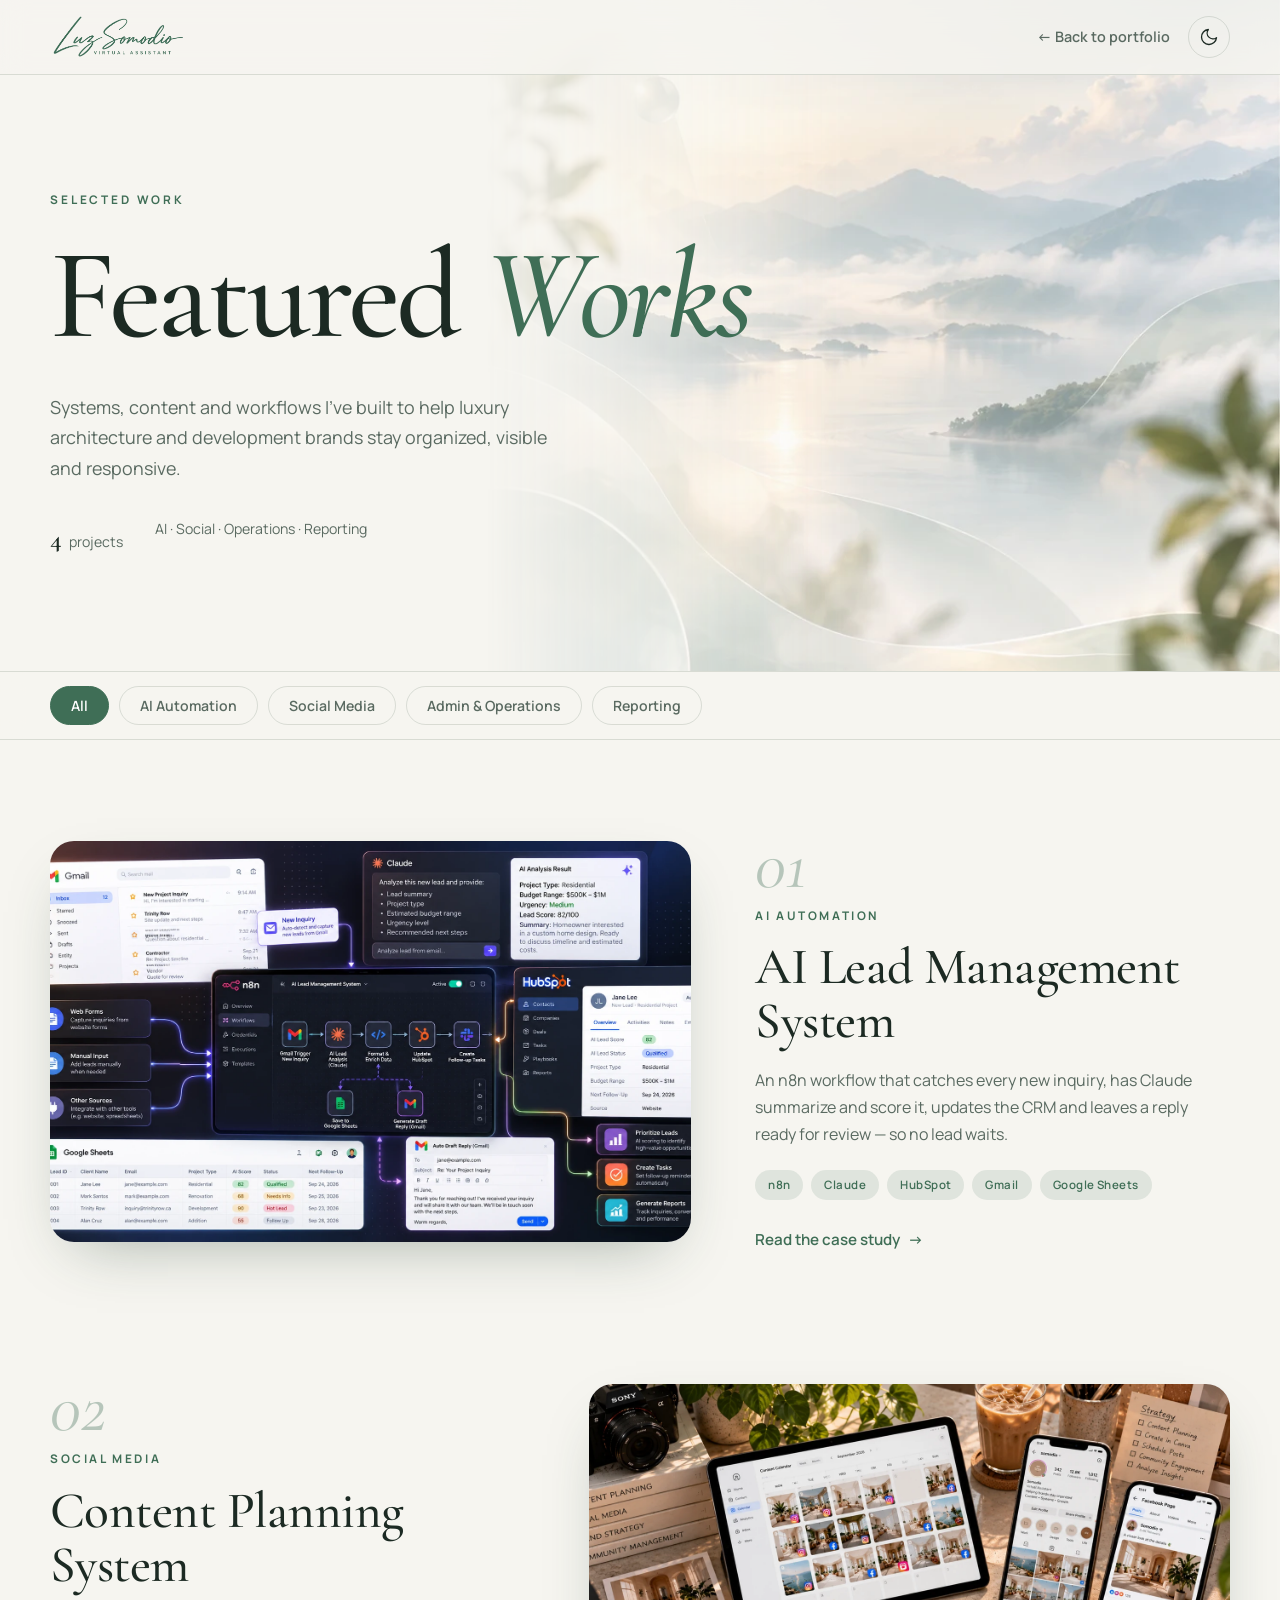
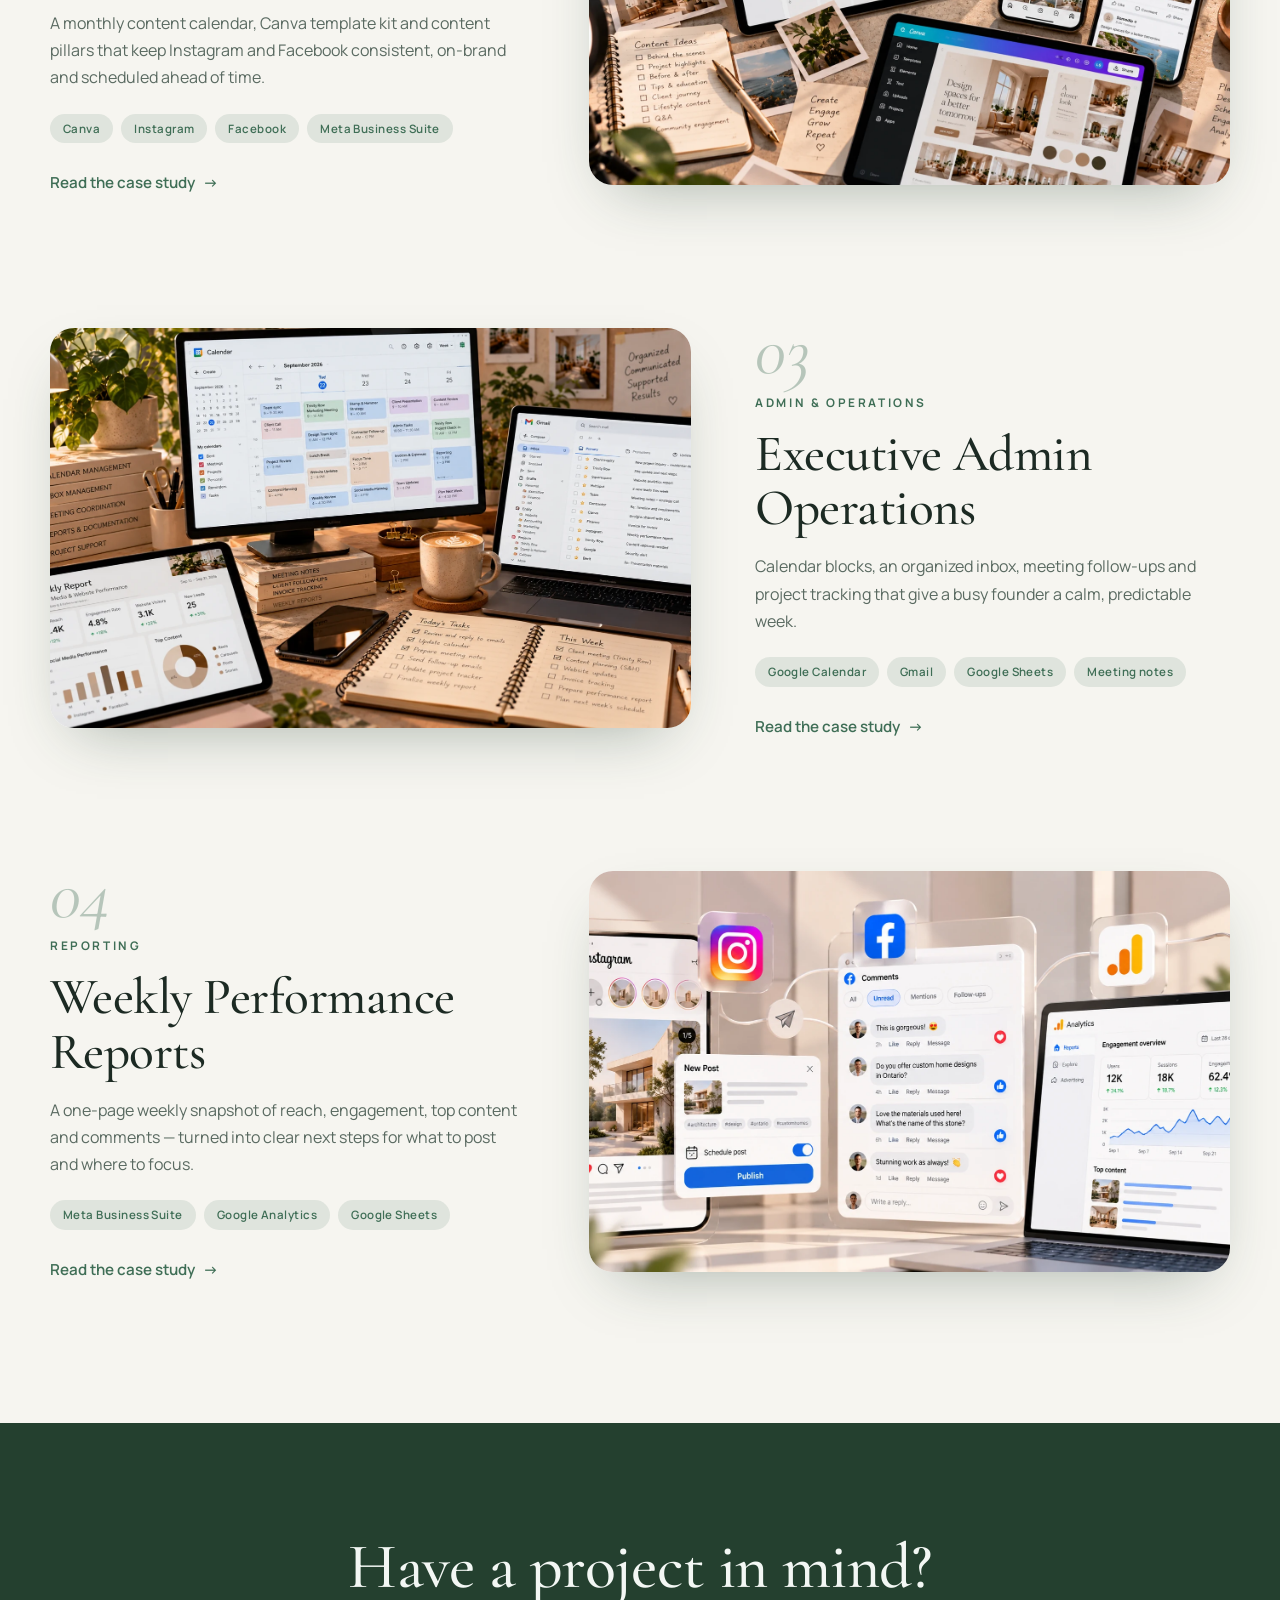
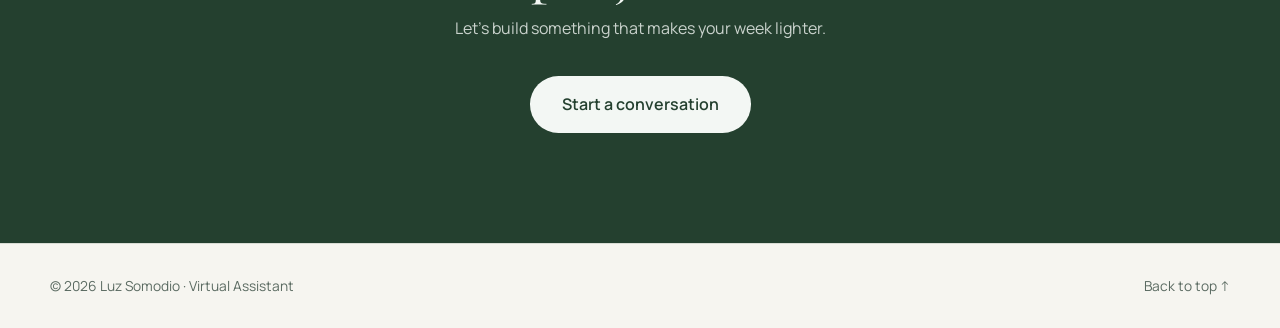
==== luz-featured-works/index.html @ 71857d59 "Uploading my portfolio website assets" ====
<!DOCTYPE html>
<html lang="en">
<head>
  <meta charset="utf-8">
  <meta name="viewport" content="width=device-width, initial-scale=1">
  <title>Featured Works — Luz Somodio</title>
  <meta name="description" content="Selected projects by Luz Somodio, virtual assistant: AI lead automation, social media content systems, admin operations and reporting.">
  <meta name="theme-color" content="#3f6e56">
  <link rel="preconnect" href="https://fonts.googleapis.com">
  <link rel="preconnect" href="https://fonts.gstatic.com" crossorigin>
  <link href="https://fonts.googleapis.com/css2?family=Cormorant+Garamond:ital,wght@0,500;0,600;1,500&family=Manrope:wght@400;500;600;700&display=swap" rel="stylesheet">
  <link rel="stylesheet" href="css/style.css">
  <script>
    (function () {
      var t = null;
      try { t = localStorage.getItem('luz-theme'); } catch (e) {}
      if (!t) t = window.matchMedia && matchMedia('(prefers-color-scheme: dark)').matches ? 'dark' : 'light';
      document.documentElement.setAttribute('data-theme', t);
    })();
  </script>
</head>
<body>
  <a class="skip" href="#projects">Skip to projects</a>

  <header class="top" id="top">
    <div class="wrap top__inner">
      <a class="top__logo" data-home-link href="../luz-portfolio/index.html" aria-label="Luz Somodio — back to portfolio">
        <img src="assets/logo-green.png" alt="Luz Somodio, Virtual Assistant" width="533" height="172">
      </a>
      <div class="top__right">
        <a class="back" data-home-link href="../luz-portfolio/index.html">← Back to portfolio</a>
        <button class="icon-btn" id="themeToggle" type="button" aria-label="Switch to dark theme">
          <svg class="i-moon" viewBox="0 0 24 24" width="20" height="20" fill="none" stroke="currentColor" stroke-width="1.6" stroke-linecap="round" stroke-linejoin="round"><path d="M21 12.8A9 9 0 1 1 11.2 3a7 7 0 0 0 9.8 9.8z"/></svg>
          <svg class="i-sun" viewBox="0 0 24 24" width="20" height="20" fill="none" stroke="currentColor" stroke-width="1.6" stroke-linecap="round" stroke-linejoin="round"><circle cx="12" cy="12" r="4"/><path d="M12 2v2M12 20v2M4.9 4.9l1.4 1.4M17.7 17.7l1.4 1.4M2 12h2M20 12h2M4.9 19.1l1.4-1.4M17.7 6.3l1.4-1.4"/></svg>
        </button>
      </div>
    </div>
  </header>

  <main>
    <!-- ============ HERO ============ -->
    <section class="hero">
      <picture class="hero__bg" aria-hidden="true">
        <img class="hero__bg-img hero__bg-img--light" src="assets/bg-light.webp" alt="" width="834" height="941">
        <img class="hero__bg-img hero__bg-img--dark" src="assets/bg-dark.webp" alt="" width="830" height="941">
      </picture>
      <div class="wrap hero__inner">
        <p class="eyebrow rv">Selected Work</p>
        <h1 class="rv" style="--d:.08s">Featured <em>Works</em></h1>
        <p class="hero__lead rv" style="--d:.16s">Systems, content and workflows I’ve built to help luxury architecture and development brands stay organized, visible and responsive.</p>
        <div class="hero__meta rv" style="--d:.24s">
          <span><b id="countAll">4</b> projects</span>
          <span>AI · Social · Operations · Reporting</span>
        </div>
      </div>
    </section>

    <!-- ============ FILTERS ============ -->
    <div class="filters" id="filters">
      <div class="wrap filters__inner" role="group" aria-label="Filter projects by category">
        <button class="pill is-active" type="button" data-filter="all" aria-pressed="true">All</button>
        <button class="pill" type="button" data-filter="ai" aria-pressed="false">AI Automation</button>
        <button class="pill" type="button" data-filter="social" aria-pressed="false">Social Media</button>
        <button class="pill" type="button" data-filter="ops" aria-pressed="false">Admin &amp; Operations</button>
        <button class="pill" type="button" data-filter="reporting" aria-pressed="false">Reporting</button>
      </div>
    </div>

    <!-- ============ PROJECTS ============ -->
    <section class="projects wrap" id="projects" aria-live="polite">

      <article class="project" id="lead-system" data-cat="ai">
        <button class="project__media" type="button" data-open="lead-system" aria-label="Open case study: AI Lead Management System">
          <img src="assets/ai-automation.webp" alt="n8n workflow that reads Gmail inquiries, scores them with Claude and updates HubSpot" width="1672" height="941" loading="lazy">
          <span class="project__view">View case study</span>
        </button>
        <div class="project__copy">
          <span class="project__no">01</span>
          <p class="project__cat">AI Automation</p>
          <h2>AI Lead Management System</h2>
          <p>An n8n workflow that catches every new inquiry, has Claude summarize and score it, updates the CRM and leaves a reply ready for review — so no lead waits.</p>
          <ul class="tags"><li>n8n</li><li>Claude</li><li>HubSpot</li><li>Gmail</li><li>Google Sheets</li></ul>
          <button class="link" type="button" data-open="lead-system">Read the case study <span aria-hidden="true">→</span></button>
        </div>
      </article>

      <article class="project project--flip" id="content-system" data-cat="social">
        <button class="project__media" type="button" data-open="content-system" aria-label="Open case study: Content Planning System">
          <img src="../luz-featured-works/assets/social-media.webp" alt="Content calendar, Canva designs and Instagram and Facebook feeds" width="1670" height="942" loading="lazy">
          <span class="project__view">View case study</span>
        </button>
        <div class="project__copy">
          <span class="project__no">02</span>
          <p class="project__cat">Social Media</p>
          <h2>Content Planning System</h2>
          <p>A monthly content calendar, Canva template kit and content pillars that keep Instagram and Facebook consistent, on-brand and scheduled ahead of time.</p>
          <ul class="tags"><li>Canva</li><li>Instagram</li><li>Facebook</li><li>Meta Business Suite</li></ul>
          <button class="link" type="button" data-open="content-system">Read the case study <span aria-hidden="true">→</span></button>
        </div>
      </article>

      <article class="project" id="admin-operations" data-cat="ops">
        <button class="project__media" type="button" data-open="admin-operations" aria-label="Open case study: Executive Admin Operations">
          <img src="../luz-featured-works/assets/admin-support.webp" alt="Calendar, inbox, weekly report and task notebook on a desk" width="1670" height="941" loading="lazy">
          <span class="project__view">View case study</span>
        </button>
        <div class="project__copy">
          <span class="project__no">03</span>
          <p class="project__cat">Admin &amp; Operations</p>
          <h2>Executive Admin Operations</h2>
          <p>Calendar blocks, an organized inbox, meeting follow-ups and project tracking that give a busy founder a calm, predictable week.</p>
          <ul class="tags"><li>Google Calendar</li><li>Gmail</li><li>Google Sheets</li><li>Meeting notes</li></ul>
          <button class="link" type="button" data-open="admin-operations">Read the case study <span aria-hidden="true">→</span></button>
        </div>
      </article>

      <article class="project project--flip" id="weekly-reporting" data-cat="reporting">
        <button class="project__media" type="button" data-open="weekly-reporting" aria-label="Open case study: Weekly Performance Reports">
          <img src="../luz-featured-works/assets/analytics-workspace.webp" alt="Social media and website analytics across Instagram, Facebook and Google Analytics" width="1672" height="941" loading="lazy">
          <span class="project__view">View case study</span>
        </button>
        <div class="project__copy">
          <span class="project__no">04</span>
          <p class="project__cat">Reporting</p>
          <h2>Weekly Performance Reports</h2>
          <p>A one-page weekly snapshot of reach, engagement, top content and comments — turned into clear next steps for what to post and where to focus.</p>
          <ul class="tags"><li>Meta Business Suite</li><li>Google Analytics</li><li>Google Sheets</li></ul>
          <button class="link" type="button" data-open="weekly-reporting">Read the case study <span aria-hidden="true">→</span></button>
        </div>
      </article>

      <p class="empty" id="empty" hidden>No projects in this category yet.</p>
    </section>

    <!-- ============ CTA ============ -->
    <section class="cta">
      <div class="wrap cta__inner">
        <h2>Have a project in mind?</h2>
        <p>Let’s build something that makes your week lighter.</p>
        <a class="btn" data-home-link data-hash="#contact" href="../index.html#contact">Start a conversation</a>
      </div>
    </section>
  </main>

  <footer class="footer">
    <div class="wrap footer__inner">
      <p>© <span id="year">2026</span> Luz Somodio · Virtual Assistant</p>
      <a href="#top">Back to top ↑</a>
    </div>
  </footer>

  <!-- ============ CASE STUDY MODAL ============ -->
  <div class="modal" id="modal" hidden>
    <div class="modal__backdrop" data-close></div>
    <div class="modal__panel" role="dialog" aria-modal="true" aria-labelledby="mTitle" tabindex="-1">
      <button class="modal__close" type="button" data-close aria-label="Close case study">×</button>
      <div class="modal__scroll">
        <figure class="modal__fig" id="mFig">
          <img id="mImg" src="" alt="">
          <figcaption>Click the image to zoom</figcaption>
        </figure>
        <div class="modal__body">
          <p class="project__cat" id="mCat"></p>
          <h2 id="mTitle"></h2>
          <p class="modal__intro" id="mIntro"></p>

          <div class="cols">
            <section>
              <h3>The challenge</h3>
              <p id="mChallenge"></p>
            </section>
            <section>
              <h3>What I built</h3>
              <ol class="built" id="mBuilt"></ol>
            </section>
          </div>

          <section>
            <h3>What it delivers</h3>
            <ul class="delivers" id="mDelivers"></ul>
          </section>

          <ul class="tags" id="mTools"></ul>

          <nav class="modal__nav" aria-label="Case study navigation">
            <button class="link" type="button" id="mPrev">← Previous</button>
            <button class="link" type="button" id="mNext">Next →</button>
          </nav>
        </div>
      </div>
    </div>
  </div>

  <script src="js/main.js"></script>
</body>
</html>
---- luz-featured-works/css/style.css ----
/* ==========================================================
   Luz Somodio — Featured Works
   ========================================================== */
:root {
  --bg: #f6f5f0;
  --bg-alt: #edf2ee;
  --surface: #ffffff;
  --ink: #1c2a23;
  --muted: #5a6a61;
  --green: #3f6e56;
  --green-deep: #24402f;
  --on-green: #ffffff;
  --line: rgba(36, 64, 47, .14);
  --shadow: 0 24px 60px -26px rgba(36, 64, 47, .4);
  --radius: 24px;
  --serif: "Cormorant Garamond", "Playfair Display", Georgia, serif;
  --sans: "Manrope", system-ui, -apple-system, "Segoe UI", Roboto, sans-serif;
  --logo-filter: none;
}
[data-theme="dark"] {
  --bg: #0d1511;
  --bg-alt: #121c17;
  --surface: #17231d;
  --ink: #e8efe9;
  --muted: #9fb0a5;
  --green: #86bb9d;
  --green-deep: #cfe5d6;
  --on-green: #0d1511;
  --line: rgba(200, 230, 210, .14);
  --shadow: 0 24px 60px -26px rgba(0, 0, 0, .8);
  --logo-filter: brightness(2.1) saturate(.75);
}

*, *::before, *::after { box-sizing: border-box; }
html { scroll-behavior: smooth; scroll-padding-top: 130px; }
body { margin: 0; font-family: var(--sans); line-height: 1.7; color: var(--ink); background: var(--bg); -webkit-font-smoothing: antialiased; transition: background .4s, color .4s; }
body.is-locked { overflow: hidden; }
img { max-width: 100%; height: auto; display: block; }
a { color: inherit; }
h1, h2, h3 { font-family: var(--serif); font-weight: 500; line-height: 1.06; margin: 0; letter-spacing: -.01em; }
p { margin: 0 0 1em; }
ul, ol { margin: 0; padding: 0; list-style: none; }
button { font-family: inherit; }
.wrap { width: min(1180px, 100% - 48px); margin-inline: auto; }
.skip { position: absolute; left: -999px; top: 8px; background: var(--green); color: var(--on-green); padding: 10px 16px; border-radius: 8px; z-index: 200; }
.skip:focus { left: 12px; }
:focus-visible { outline: 2px solid var(--green); outline-offset: 3px; border-radius: 6px; }

.eyebrow { font-size: .74rem; font-weight: 700; letter-spacing: .24em; text-transform: uppercase; color: var(--green); margin-bottom: 18px; }
.rv { opacity: 0; transform: translateY(22px); transition: opacity .8s ease var(--d, 0s), transform .8s cubic-bezier(.2, .7, .2, 1) var(--d, 0s); }
.rv.is-in { opacity: 1; transform: none; }

.icon-btn { width: 42px; height: 42px; border-radius: 50%; border: 1px solid var(--line); background: transparent; color: var(--ink); display: grid; place-items: center; cursor: pointer; transition: border-color .25s; }
.icon-btn:hover { border-color: var(--green); }
.i-sun { display: none; }
[data-theme="dark"] .i-sun { display: block; }
[data-theme="dark"] .i-moon { display: none; }
.btn { display: inline-flex; align-items: center; justify-content: center; padding: 15px 32px; border-radius: 999px; background: var(--green); color: var(--on-green); font-weight: 600; text-decoration: none; transition: transform .25s, box-shadow .25s; box-shadow: 0 14px 30px -14px var(--green); }
.btn:hover { transform: translateY(-2px); }
.link { background: none; border: 0; padding: 0; font-weight: 600; font-size: .95rem; color: var(--green); cursor: pointer; display: inline-flex; gap: 8px; align-items: center; }
.link span { transition: transform .25s; }
.link:hover span { transform: translateX(5px); }
.link:disabled { opacity: .35; cursor: default; }

/* ---------- Top bar ---------- */
.top { position: fixed; inset: 0 0 auto 0; z-index: 60; background: color-mix(in srgb, var(--bg) 82%, transparent); backdrop-filter: blur(14px); -webkit-backdrop-filter: blur(14px); border-bottom: 1px solid var(--line); }
.top__inner { height: 74px; display: flex; align-items: center; justify-content: space-between; gap: 20px; }
.top__logo img { height: 44px; width: auto; filter: var(--logo-filter); }
.top__right { display: flex; align-items: center; gap: 18px; }
.back { font-size: .9rem; font-weight: 600; color: var(--muted); text-decoration: none; transition: color .25s; }
.back:hover { color: var(--green); }

/* ---------- Hero ---------- */
.hero { position: relative; padding: 190px 0 110px; overflow: hidden; isolation: isolate; }
.hero__bg { position: absolute; inset: 0 0 0 38%; z-index: -1; -webkit-mask-image: linear-gradient(to right, transparent, #000 45%); mask-image: linear-gradient(to right, transparent, #000 45%); }
.hero__bg-img { position: absolute; inset: 0; width: 100%; height: 100%; object-fit: cover; object-position: center 55%; opacity: .9; transition: opacity .5s; }
.hero__bg-img--dark { opacity: 0; }
[data-theme="dark"] .hero__bg-img--dark { opacity: .85; }
[data-theme="dark"] .hero__bg-img--light { opacity: 0; }
.hero h1 { font-size: clamp(3.6rem, 10vw, 8.2rem); letter-spacing: -.03em; margin-bottom: 28px; }
.hero h1 em { font-style: italic; color: var(--green); }
.hero__lead { max-width: 520px; font-size: 1.12rem; color: var(--muted); }
.hero__meta { display: flex; flex-wrap: wrap; gap: 14px 32px; margin-top: 34px; font-size: .88rem; color: var(--muted); }
.hero__meta b { font-family: var(--serif); font-size: 1.6rem; font-weight: 600; color: var(--ink); margin-right: 4px; }

/* ---------- Filters ---------- */
.filters { position: sticky; top: 74px; z-index: 40; background: color-mix(in srgb, var(--bg) 88%, transparent); backdrop-filter: blur(12px); -webkit-backdrop-filter: blur(12px); border-block: 1px solid var(--line); }
.filters__inner { display: flex; gap: 10px; padding-block: 14px; overflow-x: auto; scrollbar-width: none; }
.filters__inner::-webkit-scrollbar { display: none; }
.pill { flex: none; padding: 9px 20px; border-radius: 999px; border: 1px solid var(--line); background: transparent; color: var(--muted); font-size: .88rem; font-weight: 600; cursor: pointer; transition: all .25s; }
.pill:hover { border-color: var(--green); color: var(--ink); }
.pill.is-active { background: var(--green); border-color: var(--green); color: var(--on-green); }

/* ---------- Projects ---------- */
.projects { padding: 90px 0 40px; display: grid; gap: 120px; }
.project { display: grid; grid-template-columns: 1.35fr 1fr; gap: 64px; align-items: center; transition: opacity .45s, transform .45s; }
.project--flip { grid-template-columns: 1fr 1.35fr; }
.project--flip .project__media { order: 2; }
.project.is-hiding { opacity: 0; transform: translateY(14px); }
.project[hidden] { display: none; }
.project__media { position: relative; display: block; width: 100%; padding: 0; border: 0; border-radius: var(--radius); overflow: hidden; cursor: pointer; box-shadow: var(--shadow); background: var(--surface); aspect-ratio: 16 / 10; }
.project__media img { width: 100%; height: 100%; object-fit: cover; transition: transform 1s cubic-bezier(.2, .7, .2, 1); }
.project__media:hover img, .project__media:focus-visible img { transform: scale(1.05); }
.project__view { position: absolute; right: 18px; bottom: 18px; padding: 10px 20px; border-radius: 999px; background: color-mix(in srgb, var(--bg) 92%, transparent); color: var(--ink); font-size: .82rem; font-weight: 700; opacity: 0; transform: translateY(8px); transition: opacity .3s, transform .3s; }
.project__media:hover .project__view, .project__media:focus-visible .project__view { opacity: 1; transform: none; }
@media (hover: none) { .project__view { opacity: 1; transform: none; } }
.project__no { font-family: var(--serif); font-style: italic; font-size: 4.4rem; line-height: 1; color: color-mix(in srgb, var(--green) 35%, transparent); display: block; margin-bottom: 6px; }
.project__cat { font-size: .74rem; font-weight: 700; letter-spacing: .22em; text-transform: uppercase; color: var(--green); margin-bottom: 14px; }
.project h2 { font-size: clamp(2.2rem, 4vw, 3.3rem); margin-bottom: 18px; }
.project__copy > p:not(.project__cat) { color: var(--muted); }
.tags { display: flex; flex-wrap: wrap; gap: 8px; margin: 22px 0 26px; }
.tags li { font-size: .72rem; font-weight: 600; letter-spacing: .04em; padding: 5px 13px; border-radius: 999px; background: color-mix(in srgb, var(--green) 12%, transparent); color: var(--green); }
.empty { text-align: center; color: var(--muted); padding: 40px 0; }

/* ---------- CTA ---------- */
.cta { margin-top: 100px; background: var(--green-deep); color: #f3f7f4; text-align: center; padding: 110px 0; position: relative; overflow: hidden; }
[data-theme="dark"] .cta { background: #0a110d; border-top: 1px solid var(--line); }
.cta h2 { font-size: clamp(2.4rem, 5vw, 4rem); margin-bottom: 14px; }
.cta p { opacity: .8; margin-bottom: 34px; }
.cta .btn { background: #f3f7f4; color: #24402f; box-shadow: none; }

.footer { padding: 30px 0; border-top: 1px solid var(--line); font-size: .86rem; color: var(--muted); }
.footer__inner { display: flex; justify-content: space-between; flex-wrap: wrap; gap: 14px; }
.footer__inner p { margin: 0; }
.footer__inner a { text-decoration: none; }
.footer__inner a:hover { color: var(--green); }

/* ---------- Modal ---------- */
.modal { position: fixed; inset: 0; z-index: 100; display: grid; place-items: center; padding: 24px; }
.modal[hidden] { display: none; }
.modal__backdrop { position: absolute; inset: 0; background: rgba(8, 16, 12, .62); backdrop-filter: blur(6px); -webkit-backdrop-filter: blur(6px); animation: fade .3s ease; }
.modal__panel { position: relative; width: min(1000px, 100%); max-height: min(92vh, 900px); background: var(--bg); border-radius: var(--radius); box-shadow: 0 40px 100px -30px rgba(0, 0, 0, .6); overflow: hidden; display: flex; animation: rise .4s cubic-bezier(.2, .7, .2, 1); border: 1px solid var(--line); }
.modal__panel:focus { outline: none; }
.modal__scroll { overflow-y: auto; width: 100%; overscroll-behavior: contain; }
.modal__close { position: absolute; top: 14px; right: 14px; z-index: 3; width: 42px; height: 42px; border-radius: 50%; border: 0; background: color-mix(in srgb, var(--bg) 90%, transparent); color: var(--ink); font-size: 1.7rem; line-height: 1; cursor: pointer; box-shadow: 0 6px 18px rgba(0, 0, 0, .25); }
.modal__fig { margin: 0; position: relative; background: var(--bg-alt); overflow: hidden; cursor: zoom-in; }
.modal__fig img { width: 100%; max-height: 460px; object-fit: cover; transition: transform .5s ease, max-height .5s ease; }
.modal__fig figcaption { position: absolute; left: 18px; bottom: 14px; font-size: .74rem; font-weight: 600; background: color-mix(in srgb, var(--bg) 88%, transparent); padding: 5px 12px; border-radius: 999px; }
.modal__fig.is-zoomed { cursor: zoom-out; }
.modal__fig.is-zoomed img { max-height: none; }
.modal__body { padding: 40px 48px 40px; }
.modal__body h2 { font-size: clamp(2rem, 4vw, 3rem); margin-bottom: 14px; }
.modal__intro { font-size: 1.08rem; color: var(--muted); max-width: 680px; }
.modal__body h3 { font-size: 1.5rem; margin: 6px 0 10px; }
.cols { display: grid; grid-template-columns: 1fr 1fr; gap: 40px; margin: 30px 0; }
.cols p { color: var(--muted); }
.built { counter-reset: b; display: grid; gap: 10px; }
.built li { counter-increment: b; position: relative; padding-left: 38px; font-size: .94rem; color: var(--muted); }
.built li::before { content: counter(b); position: absolute; left: 0; top: 2px; width: 24px; height: 24px; border-radius: 50%; display: grid; place-items: center; font-size: .72rem; font-weight: 700; background: color-mix(in srgb, var(--green) 14%, transparent); color: var(--green); }
.delivers { display: grid; grid-template-columns: repeat(auto-fit, minmax(220px, 1fr)); gap: 14px; margin-top: 12px; }
.delivers li { border: 1px solid var(--line); border-radius: 16px; padding: 16px 18px; font-size: .92rem; color: var(--muted); background: var(--surface); }
.modal__nav { display: flex; justify-content: space-between; border-top: 1px solid var(--line); padding-top: 22px; }
@keyframes fade { from { opacity: 0; } }
@keyframes rise { from { opacity: 0; transform: translateY(24px) scale(.98); } }

/* ---------- Responsive ---------- */
@media (max-width: 900px) {
  .hero { padding: 150px 0 80px; }
  .hero__bg { inset: 0; -webkit-mask-image: linear-gradient(to bottom, transparent 5%, #000); mask-image: linear-gradient(to bottom, transparent 5%, #000); opacity: .5; }
  .projects { gap: 80px; }
  .project, .project--flip { grid-template-columns: 1fr; gap: 28px; }
  .project--flip .project__media { order: 0; }
  .project__no { font-size: 3rem; }
  .cols { grid-template-columns: 1fr; gap: 20px; }
  .modal { padding: 0; align-items: end; }
  .modal__panel { max-height: 94vh; border-radius: 22px 22px 0 0; }
  .modal__body { padding: 28px 24px 32px; }
}
@media (max-width: 560px) {
  .back { display: none; }
}
@media (prefers-reduced-motion: reduce) {
  html { scroll-behavior: auto; }
  .rv, .project { transition: none; opacity: 1; transform: none; }
  .modal__backdrop, .modal__panel { animation: none; }
}
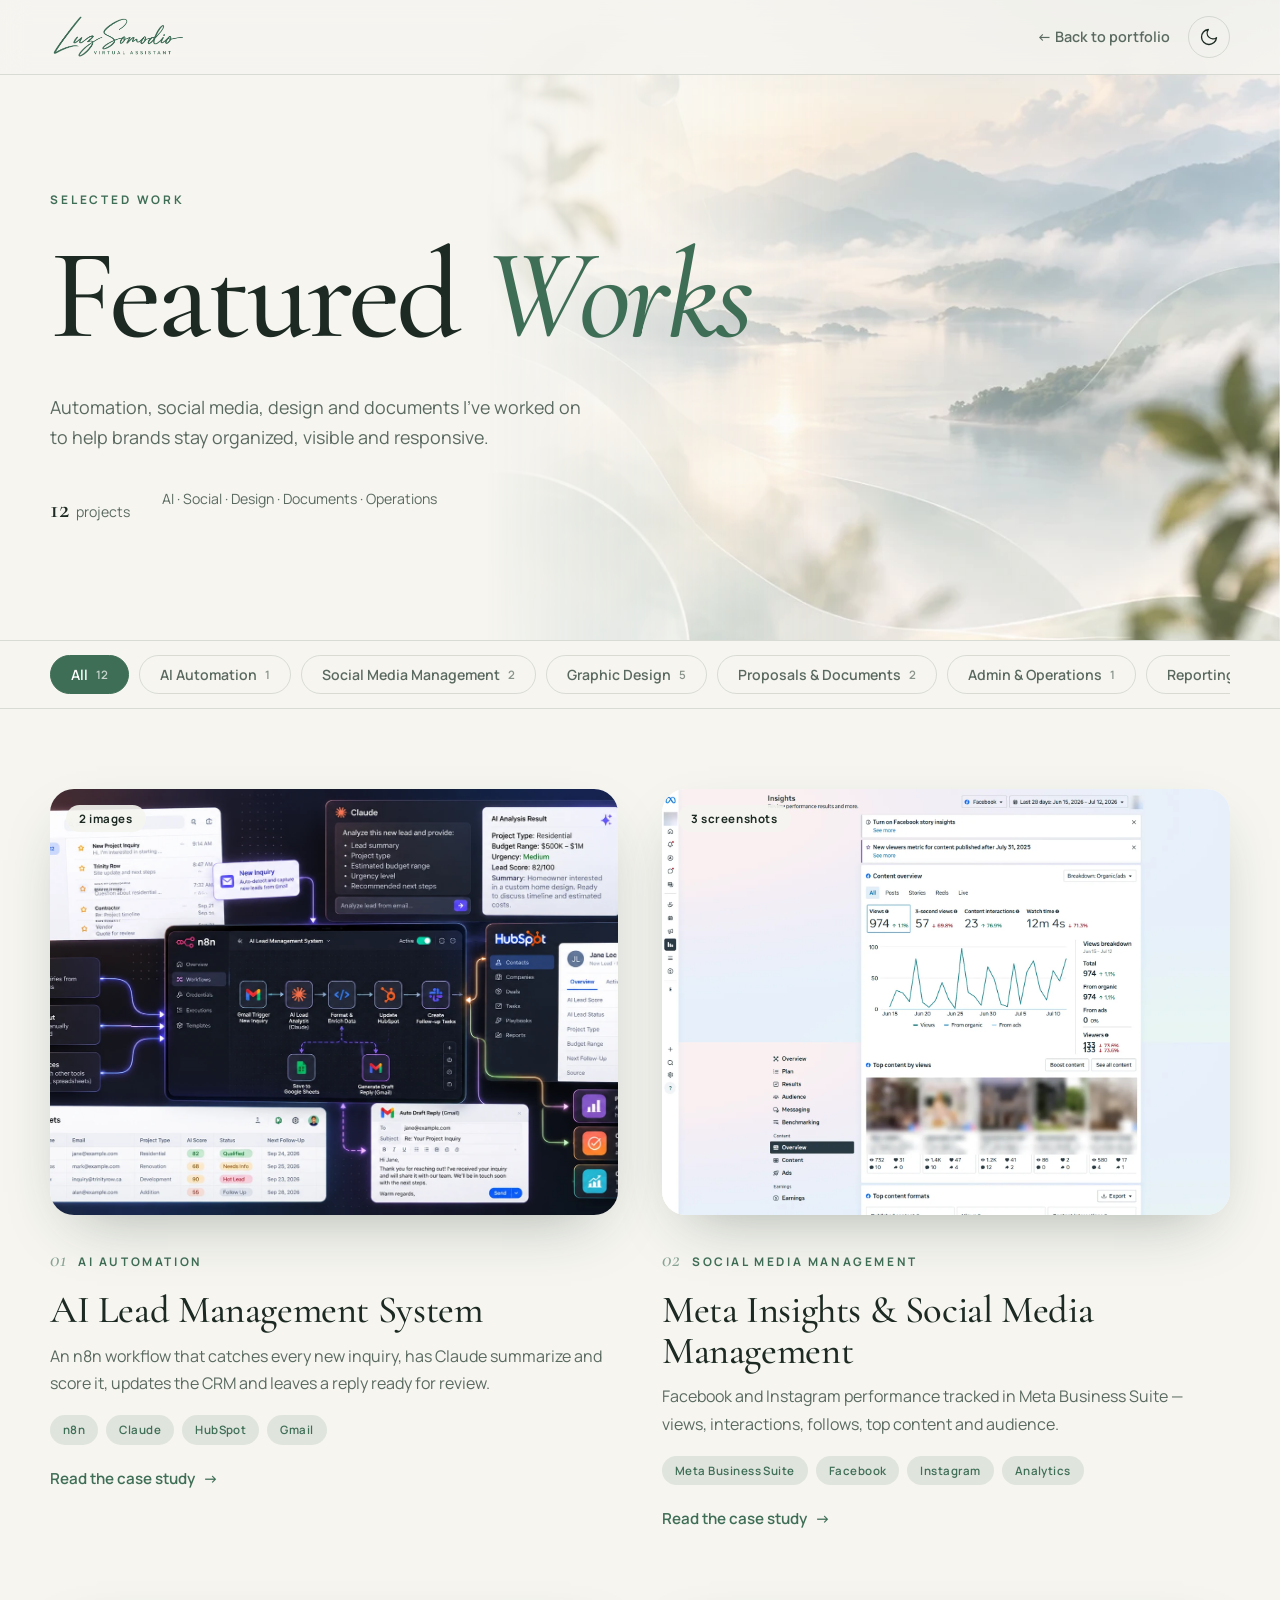
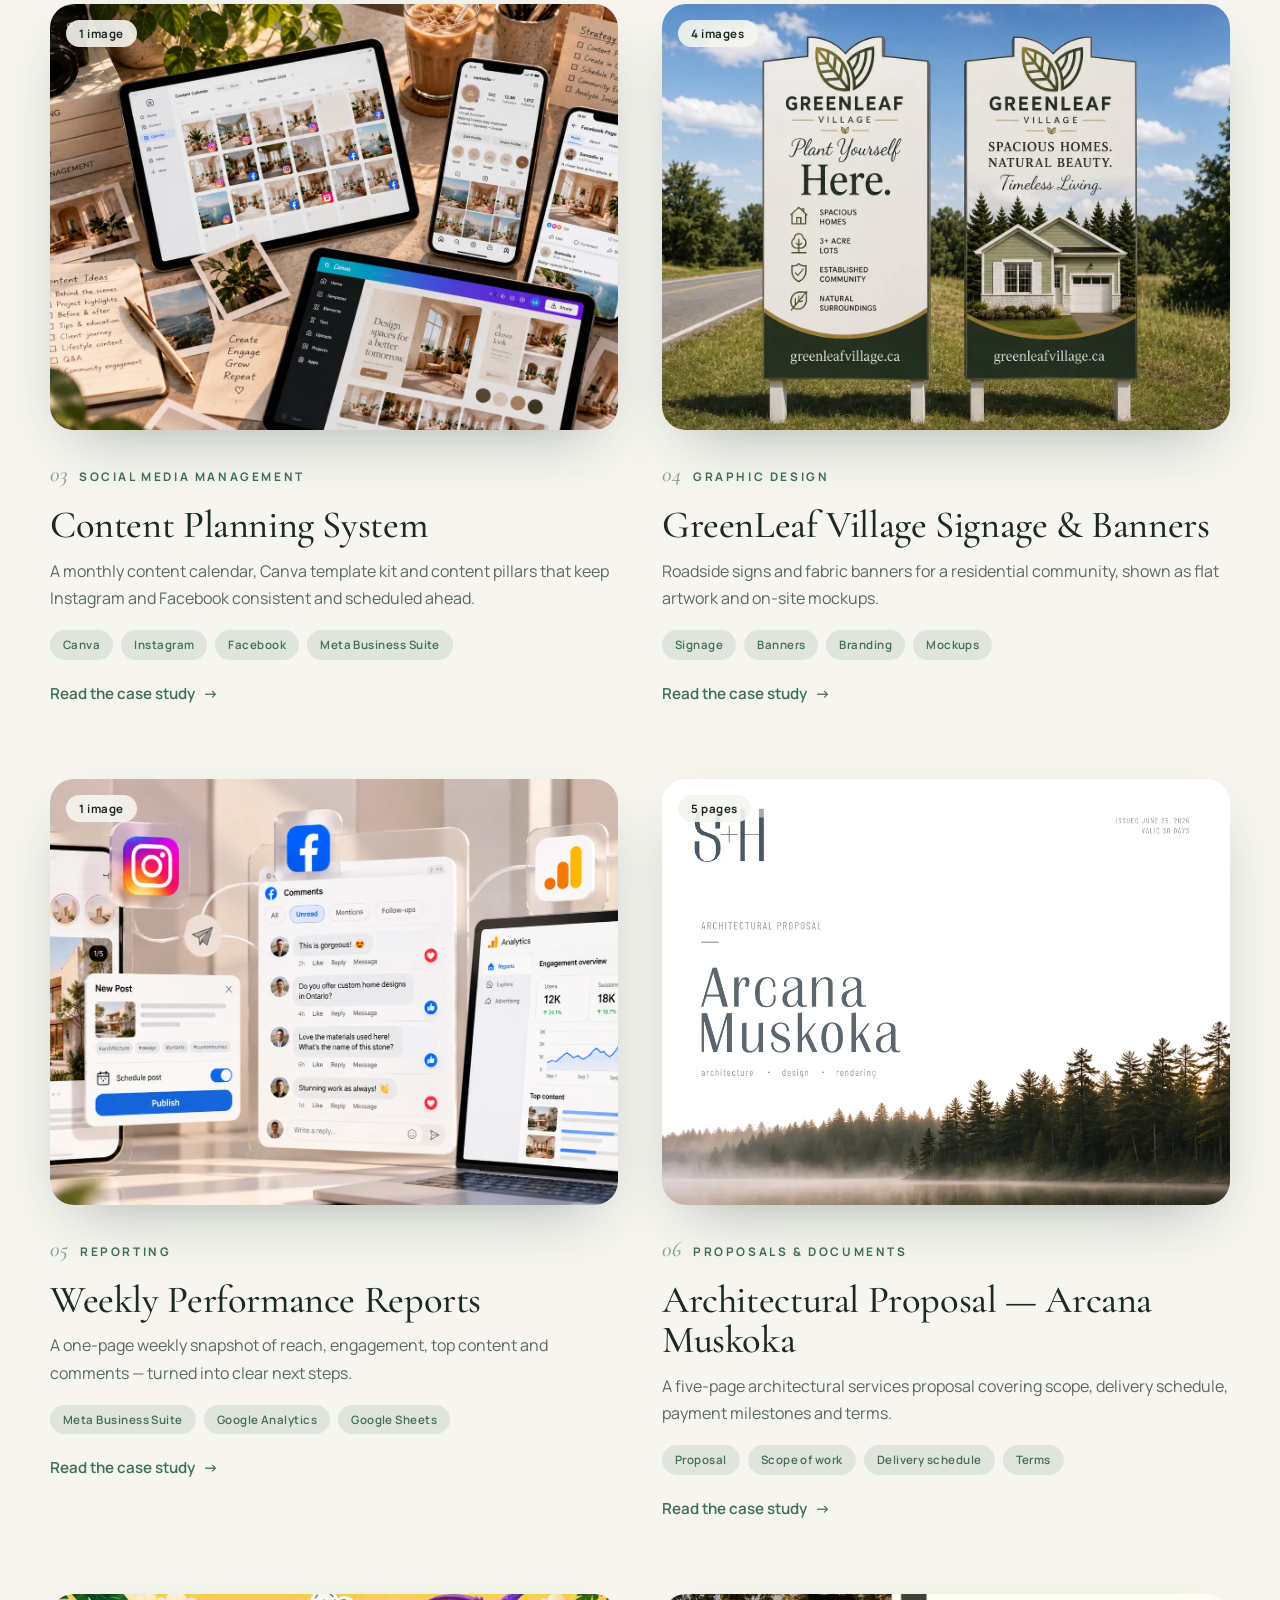
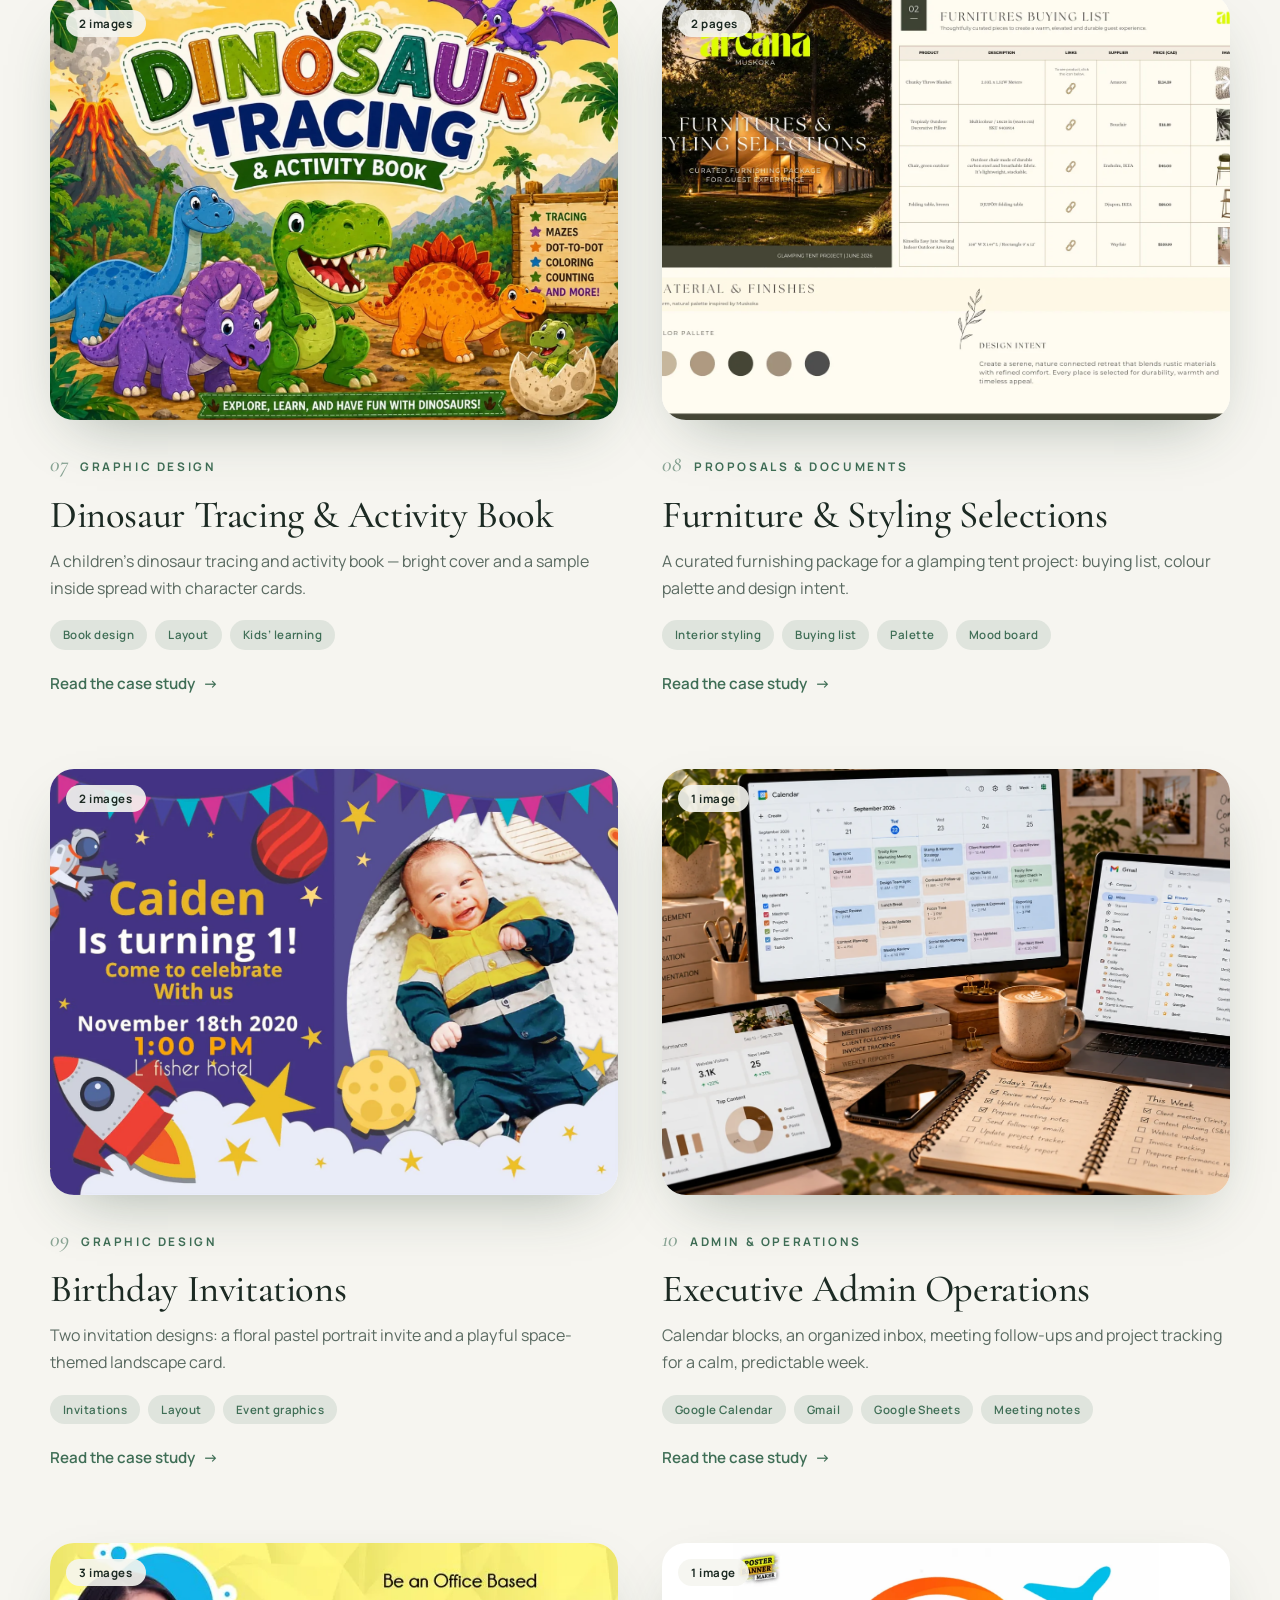
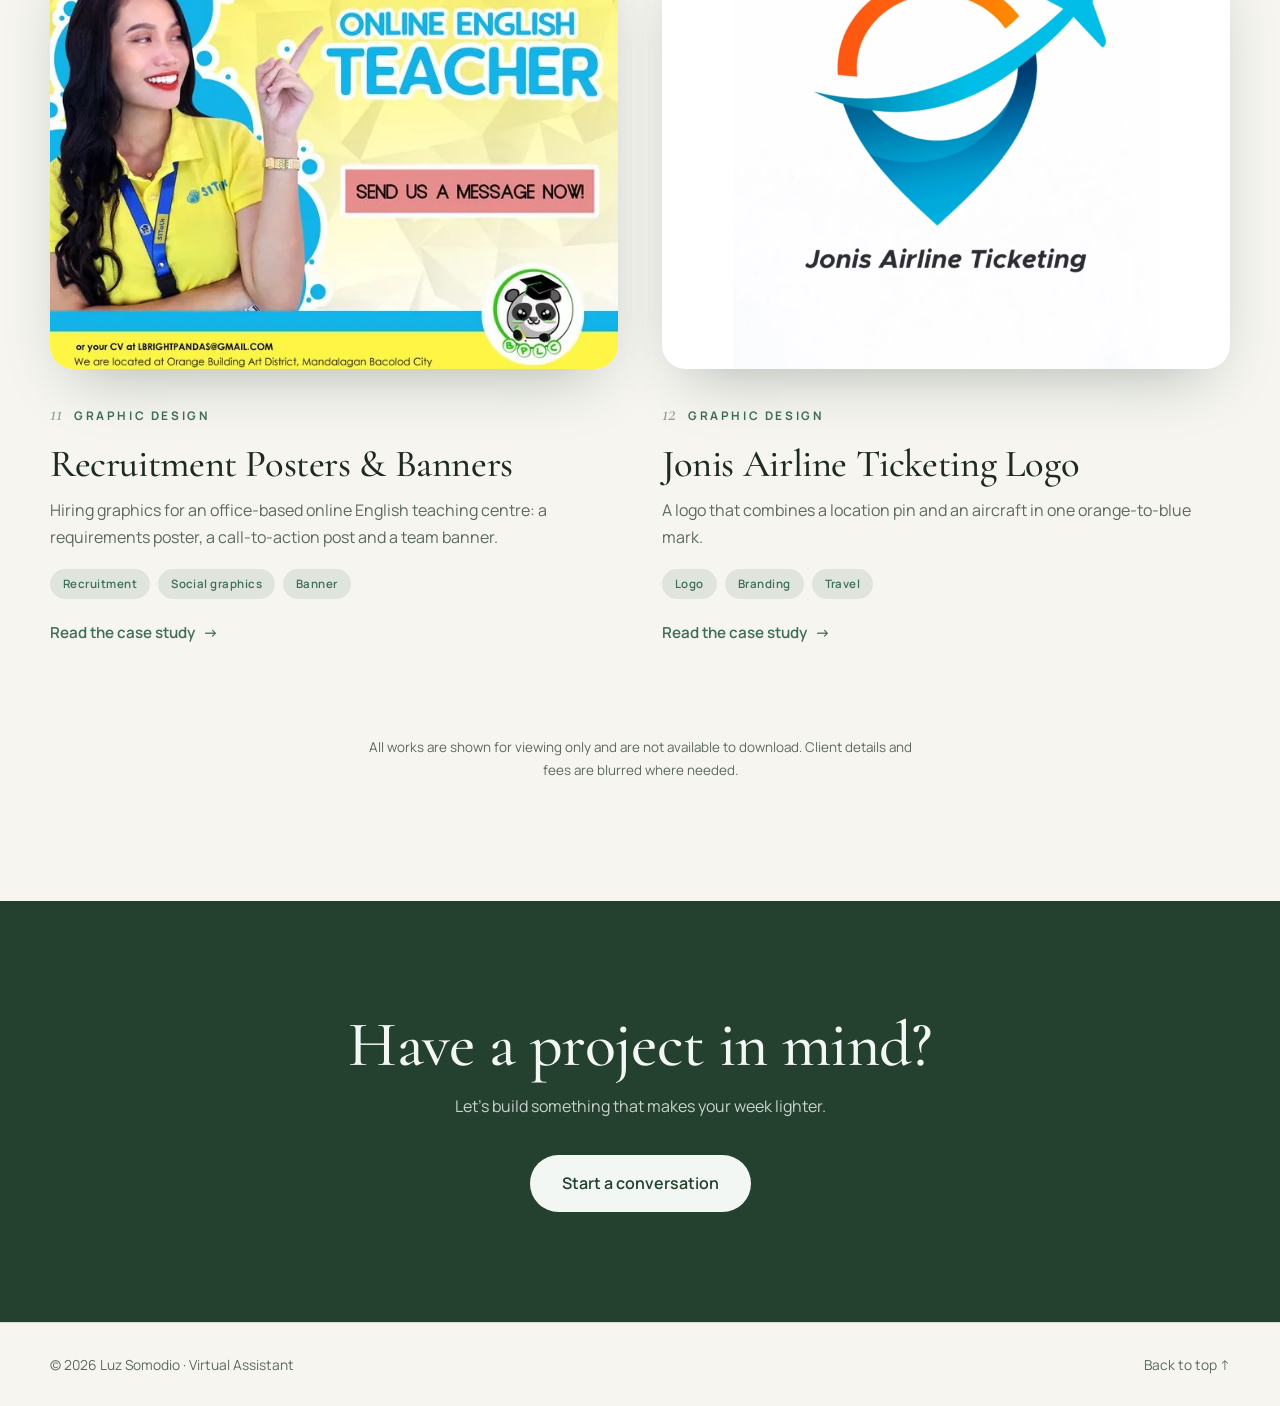
==== commit bf416bb0: "Reupload whole portfolio website" ====
--- a/luz-featured-works/index.html
+++ b/luz-featured-works/index.html
@@ -4,7 +4,7 @@
   <meta charset="utf-8">
   <meta name="viewport" content="width=device-width, initial-scale=1">
   <title>Featured Works — Luz Somodio</title>
-  <meta name="description" content="Selected projects by Luz Somodio, virtual assistant: AI lead automation, social media content systems, admin operations and reporting.">
+  <meta name="description" content="Selected work by Luz Somodio, virtual assistant: AI automation, social media management, graphic design, proposals and operations.">
   <meta name="theme-color" content="#3f6e56">
   <link rel="preconnect" href="https://fonts.googleapis.com">
   <link rel="preconnect" href="https://fonts.gstatic.com" crossorigin>
@@ -47,89 +47,25 @@
       <div class="wrap hero__inner">
         <p class="eyebrow rv">Selected Work</p>
         <h1 class="rv" style="--d:.08s">Featured <em>Works</em></h1>
-        <p class="hero__lead rv" style="--d:.16s">Systems, content and workflows I’ve built to help luxury architecture and development brands stay organized, visible and responsive.</p>
+        <p class="hero__lead rv" style="--d:.16s">Automation, social media, design and documents I’ve worked on to help brands stay organized, visible and responsive.</p>
         <div class="hero__meta rv" style="--d:.24s">
-          <span><b id="countAll">4</b> projects</span>
-          <span>AI · Social · Operations · Reporting</span>
+          <span><b id="countAll">12</b> projects</span>
+          <span>AI · Social · Design · Documents · Operations</span>
         </div>
       </div>
     </section>
 
     <!-- ============ FILTERS ============ -->
     <div class="filters" id="filters">
-      <div class="wrap filters__inner" role="group" aria-label="Filter projects by category">
-        <button class="pill is-active" type="button" data-filter="all" aria-pressed="true">All</button>
-        <button class="pill" type="button" data-filter="ai" aria-pressed="false">AI Automation</button>
-        <button class="pill" type="button" data-filter="social" aria-pressed="false">Social Media</button>
-        <button class="pill" type="button" data-filter="ops" aria-pressed="false">Admin &amp; Operations</button>
-        <button class="pill" type="button" data-filter="reporting" aria-pressed="false">Reporting</button>
-      </div>
+      <div class="wrap filters__inner" id="filterBar" role="group" aria-label="Filter projects by category"></div>
     </div>
 
     <!-- ============ PROJECTS ============ -->
     <section class="projects wrap" id="projects" aria-live="polite">
-
-      <article class="project" id="lead-system" data-cat="ai">
-        <button class="project__media" type="button" data-open="lead-system" aria-label="Open case study: AI Lead Management System">
-          <img src="assets/ai-automation.webp" alt="n8n workflow that reads Gmail inquiries, scores them with Claude and updates HubSpot" width="1672" height="941" loading="lazy">
-          <span class="project__view">View case study</span>
-        </button>
-        <div class="project__copy">
-          <span class="project__no">01</span>
-          <p class="project__cat">AI Automation</p>
-          <h2>AI Lead Management System</h2>
-          <p>An n8n workflow that catches every new inquiry, has Claude summarize and score it, updates the CRM and leaves a reply ready for review — so no lead waits.</p>
-          <ul class="tags"><li>n8n</li><li>Claude</li><li>HubSpot</li><li>Gmail</li><li>Google Sheets</li></ul>
-          <button class="link" type="button" data-open="lead-system">Read the case study <span aria-hidden="true">→</span></button>
-        </div>
-      </article>
-
-      <article class="project project--flip" id="content-system" data-cat="social">
-        <button class="project__media" type="button" data-open="content-system" aria-label="Open case study: Content Planning System">
-          <img src="../luz-featured-works/assets/social-media.webp" alt="Content calendar, Canva designs and Instagram and Facebook feeds" width="1670" height="942" loading="lazy">
-          <span class="project__view">View case study</span>
-        </button>
-        <div class="project__copy">
-          <span class="project__no">02</span>
-          <p class="project__cat">Social Media</p>
-          <h2>Content Planning System</h2>
-          <p>A monthly content calendar, Canva template kit and content pillars that keep Instagram and Facebook consistent, on-brand and scheduled ahead of time.</p>
-          <ul class="tags"><li>Canva</li><li>Instagram</li><li>Facebook</li><li>Meta Business Suite</li></ul>
-          <button class="link" type="button" data-open="content-system">Read the case study <span aria-hidden="true">→</span></button>
-        </div>
-      </article>
-
-      <article class="project" id="admin-operations" data-cat="ops">
-        <button class="project__media" type="button" data-open="admin-operations" aria-label="Open case study: Executive Admin Operations">
-          <img src="../luz-featured-works/assets/admin-support.webp" alt="Calendar, inbox, weekly report and task notebook on a desk" width="1670" height="941" loading="lazy">
-          <span class="project__view">View case study</span>
-        </button>
-        <div class="project__copy">
-          <span class="project__no">03</span>
-          <p class="project__cat">Admin &amp; Operations</p>
-          <h2>Executive Admin Operations</h2>
-          <p>Calendar blocks, an organized inbox, meeting follow-ups and project tracking that give a busy founder a calm, predictable week.</p>
-          <ul class="tags"><li>Google Calendar</li><li>Gmail</li><li>Google Sheets</li><li>Meeting notes</li></ul>
-          <button class="link" type="button" data-open="admin-operations">Read the case study <span aria-hidden="true">→</span></button>
-        </div>
-      </article>
-
-      <article class="project project--flip" id="weekly-reporting" data-cat="reporting">
-        <button class="project__media" type="button" data-open="weekly-reporting" aria-label="Open case study: Weekly Performance Reports">
-          <img src="../luz-featured-works/assets/analytics-workspace.webp" alt="Social media and website analytics across Instagram, Facebook and Google Analytics" width="1672" height="941" loading="lazy">
-          <span class="project__view">View case study</span>
-        </button>
-        <div class="project__copy">
-          <span class="project__no">04</span>
-          <p class="project__cat">Reporting</p>
-          <h2>Weekly Performance Reports</h2>
-          <p>A one-page weekly snapshot of reach, engagement, top content and comments — turned into clear next steps for what to post and where to focus.</p>
-          <ul class="tags"><li>Meta Business Suite</li><li>Google Analytics</li><li>Google Sheets</li></ul>
-          <button class="link" type="button" data-open="weekly-reporting">Read the case study <span aria-hidden="true">→</span></button>
-        </div>
-      </article>
-
+      <div class="grid" id="grid"></div>
       <p class="empty" id="empty" hidden>No projects in this category yet.</p>
+      <noscript><p class="empty">Please turn on JavaScript to browse the featured works.</p></noscript>
+      <p class="fineprint">All works are shown for viewing only and are not available to download. Client details and fees are blurred where needed.</p>
     </section>
 
     <!-- ============ CTA ============ -->
@@ -137,7 +73,7 @@
       <div class="wrap cta__inner">
         <h2>Have a project in mind?</h2>
         <p>Let’s build something that makes your week lighter.</p>
-        <a class="btn" data-home-link data-hash="#contact" href="../index.html#contact">Start a conversation</a>
+        <a class="btn" data-home-link data-hash="#contact" href="../luz-portfolio/index.html#contact">Start a conversation</a>
       </div>
     </section>
   </main>
@@ -154,43 +90,48 @@
     <div class="modal__backdrop" data-close></div>
     <div class="modal__panel" role="dialog" aria-modal="true" aria-labelledby="mTitle" tabindex="-1">
       <button class="modal__close" type="button" data-close aria-label="Close case study">×</button>
-      <div class="modal__scroll">
-        <figure class="modal__fig" id="mFig">
-          <img id="mImg" src="" alt="">
-          <figcaption>Click the image to zoom</figcaption>
-        </figure>
+      <div class="modal__scroll" id="mScroll">
+
+        <div class="viewer protected" id="viewer">
+          <div class="viewer__main">
+            <button class="viewer__stage" id="vStage" type="button" aria-label="Enlarge image">
+              <img id="vImg" alt="" draggable="false">
+            </button>
+            <button class="viewer__arrow viewer__arrow--prev" id="vPrev" type="button" aria-label="Previous image">‹</button>
+            <button class="viewer__arrow viewer__arrow--next" id="vNext" type="button" aria-label="Next image">›</button>
+            <span class="viewer__hint">Click to enlarge</span>
+            <span class="viewer__count" id="vCount"></span>
+          </div>
+          <div class="viewer__thumbs" id="vThumbs"></div>
+        </div>
+
         <div class="modal__body">
           <p class="project__cat" id="mCat"></p>
           <h2 id="mTitle"></h2>
           <p class="modal__intro" id="mIntro"></p>
-
-          <div class="cols">
-            <section>
-              <h3>The challenge</h3>
-              <p id="mChallenge"></p>
-            </section>
-            <section>
-              <h3>What I built</h3>
-              <ol class="built" id="mBuilt"></ol>
-            </section>
-          </div>
-
-          <section>
-            <h3>What it delivers</h3>
-            <ul class="delivers" id="mDelivers"></ul>
-          </section>
-
+          <p class="note" id="mNote" hidden></p>
+          <div id="mSecs"></div>
           <ul class="tags" id="mTools"></ul>
-
           <nav class="modal__nav" aria-label="Case study navigation">
-            <button class="link" type="button" id="mPrev">← Previous</button>
-            <button class="link" type="button" id="mNext">Next →</button>
+            <button class="link" type="button" id="mPrev">← Previous project</button>
+            <button class="link" type="button" id="mNext">Next project →</button>
           </nav>
         </div>
       </div>
     </div>
   </div>
 
+  <!-- ============ FULL-SCREEN IMAGE VIEWER ============ -->
+  <div class="lb protected" id="lb" hidden role="dialog" aria-modal="true" aria-label="Image viewer">
+    <button class="lb__close" id="lbClose" type="button" aria-label="Close image viewer">×</button>
+    <button class="lb__arrow lb__arrow--prev" id="lbPrev" type="button" aria-label="Previous image">‹</button>
+    <button class="lb__arrow lb__arrow--next" id="lbNext" type="button" aria-label="Next image">›</button>
+    <div class="lb__scroll" id="lbScroll">
+      <div class="lb__wrap" id="lbWrap"><img id="lbImg" alt="" draggable="false"></div>
+    </div>
+    <span class="lb__count" id="lbCount"></span>
+  </div>
+
   <script src="js/main.js"></script>
 </body>
 </html>
--- a/luz-featured-works/css/style.css
+++ b/luz-featured-works/css/style.css
@@ -40,17 +40,21 @@
 h1, h2, h3 { font-family: var(--serif); font-weight: 500; line-height: 1.06; margin: 0; letter-spacing: -.01em; }
 p { margin: 0 0 1em; }
 ul, ol { margin: 0; padding: 0; list-style: none; }
-button { font-family: inherit; }
+button { font-family: inherit; color: inherit; }
 .wrap { width: min(1180px, 100% - 48px); margin-inline: auto; }
-.skip { position: absolute; left: -999px; top: 8px; background: var(--green); color: var(--on-green); padding: 10px 16px; border-radius: 8px; z-index: 200; }
+.skip { position: absolute; left: -999px; top: 8px; background: var(--green); color: var(--on-green); padding: 10px 16px; border-radius: 8px; z-index: 300; }
 .skip:focus { left: 12px; }
 :focus-visible { outline: 2px solid var(--green); outline-offset: 3px; border-radius: 6px; }
+
+/* ---------- View-only protection ---------- */
+.protected, .protected * { -webkit-user-select: none; user-select: none; -webkit-touch-callout: none; }
+.protected img { pointer-events: none; -webkit-user-drag: none; }
 
 .eyebrow { font-size: .74rem; font-weight: 700; letter-spacing: .24em; text-transform: uppercase; color: var(--green); margin-bottom: 18px; }
 .rv { opacity: 0; transform: translateY(22px); transition: opacity .8s ease var(--d, 0s), transform .8s cubic-bezier(.2, .7, .2, 1) var(--d, 0s); }
 .rv.is-in { opacity: 1; transform: none; }
 
-.icon-btn { width: 42px; height: 42px; border-radius: 50%; border: 1px solid var(--line); background: transparent; color: var(--ink); display: grid; place-items: center; cursor: pointer; transition: border-color .25s; }
+.icon-btn { width: 42px; height: 42px; border-radius: 50%; border: 1px solid var(--line); background: transparent; display: grid; place-items: center; cursor: pointer; transition: border-color .25s; }
 .icon-btn:hover { border-color: var(--green); }
 .i-sun { display: none; }
 [data-theme="dark"] .i-sun { display: block; }
@@ -79,7 +83,7 @@
 [data-theme="dark"] .hero__bg-img--light { opacity: 0; }
 .hero h1 { font-size: clamp(3.6rem, 10vw, 8.2rem); letter-spacing: -.03em; margin-bottom: 28px; }
 .hero h1 em { font-style: italic; color: var(--green); }
-.hero__lead { max-width: 520px; font-size: 1.12rem; color: var(--muted); }
+.hero__lead { max-width: 540px; font-size: 1.12rem; color: var(--muted); }
 .hero__meta { display: flex; flex-wrap: wrap; gap: 14px 32px; margin-top: 34px; font-size: .88rem; color: var(--muted); }
 .hero__meta b { font-family: var(--serif); font-size: 1.6rem; font-weight: 600; color: var(--ink); margin-right: 4px; }
 
@@ -87,90 +91,148 @@
 .filters { position: sticky; top: 74px; z-index: 40; background: color-mix(in srgb, var(--bg) 88%, transparent); backdrop-filter: blur(12px); -webkit-backdrop-filter: blur(12px); border-block: 1px solid var(--line); }
 .filters__inner { display: flex; gap: 10px; padding-block: 14px; overflow-x: auto; scrollbar-width: none; }
 .filters__inner::-webkit-scrollbar { display: none; }
-.pill { flex: none; padding: 9px 20px; border-radius: 999px; border: 1px solid var(--line); background: transparent; color: var(--muted); font-size: .88rem; font-weight: 600; cursor: pointer; transition: all .25s; }
+.pill { flex: none; display: inline-flex; align-items: center; gap: 8px; padding: 9px 20px; border-radius: 999px; border: 1px solid var(--line); background: transparent; color: var(--muted); font-size: .88rem; font-weight: 600; cursor: pointer; transition: all .25s; white-space: nowrap; }
+.pill span { font-size: .72rem; opacity: .7; }
 .pill:hover { border-color: var(--green); color: var(--ink); }
 .pill.is-active { background: var(--green); border-color: var(--green); color: var(--on-green); }
 
-/* ---------- Projects ---------- */
-.projects { padding: 90px 0 40px; display: grid; gap: 120px; }
-.project { display: grid; grid-template-columns: 1.35fr 1fr; gap: 64px; align-items: center; transition: opacity .45s, transform .45s; }
-.project--flip { grid-template-columns: 1fr 1.35fr; }
-.project--flip .project__media { order: 2; }
-.project.is-hiding { opacity: 0; transform: translateY(14px); }
-.project[hidden] { display: none; }
-.project__media { position: relative; display: block; width: 100%; padding: 0; border: 0; border-radius: var(--radius); overflow: hidden; cursor: pointer; box-shadow: var(--shadow); background: var(--surface); aspect-ratio: 16 / 10; }
-.project__media img { width: 100%; height: 100%; object-fit: cover; transition: transform 1s cubic-bezier(.2, .7, .2, 1); }
-.project__media:hover img, .project__media:focus-visible img { transform: scale(1.05); }
-.project__view { position: absolute; right: 18px; bottom: 18px; padding: 10px 20px; border-radius: 999px; background: color-mix(in srgb, var(--bg) 92%, transparent); color: var(--ink); font-size: .82rem; font-weight: 700; opacity: 0; transform: translateY(8px); transition: opacity .3s, transform .3s; }
-.project__media:hover .project__view, .project__media:focus-visible .project__view { opacity: 1; transform: none; }
-@media (hover: none) { .project__view { opacity: 1; transform: none; } }
-.project__no { font-family: var(--serif); font-style: italic; font-size: 4.4rem; line-height: 1; color: color-mix(in srgb, var(--green) 35%, transparent); display: block; margin-bottom: 6px; }
-.project__cat { font-size: .74rem; font-weight: 700; letter-spacing: .22em; text-transform: uppercase; color: var(--green); margin-bottom: 14px; }
-.project h2 { font-size: clamp(2.2rem, 4vw, 3.3rem); margin-bottom: 18px; }
-.project__copy > p:not(.project__cat) { color: var(--muted); }
-.tags { display: flex; flex-wrap: wrap; gap: 8px; margin: 22px 0 26px; }
+/* ---------- Project grid ---------- */
+.projects { padding: 80px 0 30px; }
+.grid { display: grid; grid-template-columns: repeat(2, minmax(0, 1fr)); gap: 72px 44px; }
+.card { display: flex; flex-direction: column; gap: 26px; }
+.card[hidden] { display: none; }
+.card.is-hiding { opacity: 0; transform: translateY(14px); }
+.card__media { position: relative; display: block; width: 100%; aspect-ratio: 4 / 3; padding: 0; border: 0; border-radius: var(--radius); overflow: hidden; cursor: pointer; background: var(--cbg, var(--surface)); box-shadow: var(--shadow); }
+.card__media img { width: 100%; height: 100%; object-fit: var(--fit, cover); object-position: var(--pos, center); transition: transform 1s cubic-bezier(.2, .7, .2, 1); }
+.card__media:hover img, .card__media:focus-visible img { transform: scale(1.04); }
+.card__badge { position: absolute; left: 16px; top: 16px; padding: 6px 13px; border-radius: 999px; background: color-mix(in srgb, var(--bg) 90%, transparent); color: var(--ink); font-size: .72rem; font-weight: 700; letter-spacing: .05em; }
+.card__view { position: absolute; right: 16px; bottom: 16px; padding: 10px 20px; border-radius: 999px; background: color-mix(in srgb, var(--bg) 92%, transparent); color: var(--ink); font-size: .82rem; font-weight: 700; opacity: 0; transform: translateY(8px); transition: opacity .3s, transform .3s; }
+.card__media:hover .card__view, .card__media:focus-visible .card__view { opacity: 1; transform: none; }
+@media (hover: none) { .card__view { opacity: 1; transform: none; } }
+.project__cat { font-size: .74rem; font-weight: 700; letter-spacing: .22em; text-transform: uppercase; color: var(--green); margin-bottom: 12px; }
+.card__no { font-family: var(--serif); font-style: italic; font-weight: 500; font-size: 1.35rem; letter-spacing: 0; text-transform: none; margin-right: 12px; color: color-mix(in srgb, var(--green) 60%, transparent); }
+.card h2 { font-size: clamp(1.9rem, 3vw, 2.5rem); margin-bottom: 12px; }
+.card__body > p:not(.project__cat) { color: var(--muted); margin-bottom: 0; }
+.tags { display: flex; flex-wrap: wrap; gap: 8px; margin: 18px 0 20px; }
 .tags li { font-size: .72rem; font-weight: 600; letter-spacing: .04em; padding: 5px 13px; border-radius: 999px; background: color-mix(in srgb, var(--green) 12%, transparent); color: var(--green); }
 .empty { text-align: center; color: var(--muted); padding: 40px 0; }
-
-/* ---------- CTA ---------- */
-.cta { margin-top: 100px; background: var(--green-deep); color: #f3f7f4; text-align: center; padding: 110px 0; position: relative; overflow: hidden; }
+.fineprint { text-align: center; color: var(--muted); font-size: .84rem; margin: 90px auto 0; max-width: 560px; }
+
+/* ---------- CTA / footer ---------- */
+.cta { margin-top: 90px; background: var(--green-deep); color: #f3f7f4; text-align: center; padding: 110px 0; }
 [data-theme="dark"] .cta { background: #0a110d; border-top: 1px solid var(--line); }
 .cta h2 { font-size: clamp(2.4rem, 5vw, 4rem); margin-bottom: 14px; }
 .cta p { opacity: .8; margin-bottom: 34px; }
 .cta .btn { background: #f3f7f4; color: #24402f; box-shadow: none; }
-
 .footer { padding: 30px 0; border-top: 1px solid var(--line); font-size: .86rem; color: var(--muted); }
 .footer__inner { display: flex; justify-content: space-between; flex-wrap: wrap; gap: 14px; }
 .footer__inner p { margin: 0; }
 .footer__inner a { text-decoration: none; }
 .footer__inner a:hover { color: var(--green); }
 
-/* ---------- Modal ---------- */
+/* ---------- Case study modal ---------- */
 .modal { position: fixed; inset: 0; z-index: 100; display: grid; place-items: center; padding: 24px; }
 .modal[hidden] { display: none; }
 .modal__backdrop { position: absolute; inset: 0; background: rgba(8, 16, 12, .62); backdrop-filter: blur(6px); -webkit-backdrop-filter: blur(6px); animation: fade .3s ease; }
-.modal__panel { position: relative; width: min(1000px, 100%); max-height: min(92vh, 900px); background: var(--bg); border-radius: var(--radius); box-shadow: 0 40px 100px -30px rgba(0, 0, 0, .6); overflow: hidden; display: flex; animation: rise .4s cubic-bezier(.2, .7, .2, 1); border: 1px solid var(--line); }
+.modal__panel { position: relative; width: min(1000px, 100%); max-height: min(92vh, 920px); background: var(--bg); border-radius: var(--radius); box-shadow: 0 40px 100px -30px rgba(0, 0, 0, .6); overflow: hidden; display: flex; animation: rise .4s cubic-bezier(.2, .7, .2, 1); border: 1px solid var(--line); }
 .modal__panel:focus { outline: none; }
 .modal__scroll { overflow-y: auto; width: 100%; overscroll-behavior: contain; }
-.modal__close { position: absolute; top: 14px; right: 14px; z-index: 3; width: 42px; height: 42px; border-radius: 50%; border: 0; background: color-mix(in srgb, var(--bg) 90%, transparent); color: var(--ink); font-size: 1.7rem; line-height: 1; cursor: pointer; box-shadow: 0 6px 18px rgba(0, 0, 0, .25); }
-.modal__fig { margin: 0; position: relative; background: var(--bg-alt); overflow: hidden; cursor: zoom-in; }
-.modal__fig img { width: 100%; max-height: 460px; object-fit: cover; transition: transform .5s ease, max-height .5s ease; }
-.modal__fig figcaption { position: absolute; left: 18px; bottom: 14px; font-size: .74rem; font-weight: 600; background: color-mix(in srgb, var(--bg) 88%, transparent); padding: 5px 12px; border-radius: 999px; }
-.modal__fig.is-zoomed { cursor: zoom-out; }
-.modal__fig.is-zoomed img { max-height: none; }
-.modal__body { padding: 40px 48px 40px; }
+.modal__close { position: absolute; top: 14px; right: 14px; z-index: 5; width: 42px; height: 42px; border-radius: 50%; border: 0; background: color-mix(in srgb, var(--bg) 90%, transparent); font-size: 1.7rem; line-height: 1; cursor: pointer; box-shadow: 0 6px 18px rgba(0, 0, 0, .25); }
+.modal__body { padding: 40px 48px; }
 .modal__body h2 { font-size: clamp(2rem, 4vw, 3rem); margin-bottom: 14px; }
-.modal__intro { font-size: 1.08rem; color: var(--muted); max-width: 680px; }
+.modal__intro { font-size: 1.08rem; color: var(--muted); max-width: 700px; }
 .modal__body h3 { font-size: 1.5rem; margin: 6px 0 10px; }
-.cols { display: grid; grid-template-columns: 1fr 1fr; gap: 40px; margin: 30px 0; }
-.cols p { color: var(--muted); }
+.note { display: flex; gap: 10px; align-items: flex-start; font-size: .86rem; color: var(--muted); background: color-mix(in srgb, var(--green) 9%, transparent); border: 1px solid var(--line); border-radius: 14px; padding: 12px 16px; margin: 4px 0 8px; }
+.note::before { content: "🔒"; font-size: .9rem; line-height: 1.6; }
+.note[hidden] { display: none; }
+.cols { display: grid; grid-template-columns: repeat(auto-fit, minmax(280px, 1fr)); gap: 36px 44px; margin: 28px 0 8px; }
+.cols p { color: var(--muted); max-width: 640px; }
+.wide { margin: 24px 0 8px; }
 .built { counter-reset: b; display: grid; gap: 10px; }
 .built li { counter-increment: b; position: relative; padding-left: 38px; font-size: .94rem; color: var(--muted); }
 .built li::before { content: counter(b); position: absolute; left: 0; top: 2px; width: 24px; height: 24px; border-radius: 50%; display: grid; place-items: center; font-size: .72rem; font-weight: 700; background: color-mix(in srgb, var(--green) 14%, transparent); color: var(--green); }
+.checks { display: grid; gap: 10px; }
+.checks li { position: relative; padding-left: 30px; font-size: .94rem; color: var(--muted); }
+.checks li::before { content: ""; position: absolute; left: 0; top: .42em; width: 15px; height: 15px; background: var(--green); -webkit-mask: url("data:image/svg+xml,%3Csvg xmlns='http://www.w3.org/2000/svg' viewBox='0 0 16 16'%3E%3Cpath d='M3 8.5l3.2 3L13 4.5' fill='none' stroke='black' stroke-width='2'/%3E%3C/svg%3E") center/contain no-repeat; mask: url("data:image/svg+xml,%3Csvg xmlns='http://www.w3.org/2000/svg' viewBox='0 0 16 16'%3E%3Cpath d='M3 8.5l3.2 3L13 4.5' fill='none' stroke='black' stroke-width='2'/%3E%3C/svg%3E") center/contain no-repeat; }
 .delivers { display: grid; grid-template-columns: repeat(auto-fit, minmax(220px, 1fr)); gap: 14px; margin-top: 12px; }
 .delivers li { border: 1px solid var(--line); border-radius: 16px; padding: 16px 18px; font-size: .92rem; color: var(--muted); background: var(--surface); }
-.modal__nav { display: flex; justify-content: space-between; border-top: 1px solid var(--line); padding-top: 22px; }
+.modal__nav { display: flex; justify-content: space-between; gap: 16px; border-top: 1px solid var(--line); padding-top: 22px; margin-top: 8px; }
 @keyframes fade { from { opacity: 0; } }
 @keyframes rise { from { opacity: 0; transform: translateY(24px) scale(.98); } }
+
+/* ---------- Gallery viewer (inside modal) ---------- */
+.viewer { background: var(--bg-alt); border-bottom: 1px solid var(--line); }
+.viewer__main { position: relative; }
+.viewer__stage { position: relative; display: block; width: 100%; height: clamp(280px, 52vh, 500px); padding: 0; border: 0; background: var(--bg-alt); cursor: zoom-in; overflow: hidden; }
+.viewer__stage img { width: 100%; height: 100%; object-fit: contain; }
+.viewer__arrow { position: absolute; top: 50%; transform: translateY(-50%); width: 46px; height: 46px; border-radius: 50%; border: 0; background: color-mix(in srgb, var(--bg) 92%, transparent); font-size: 1.7rem; line-height: 1; padding-bottom: 4px; cursor: pointer; box-shadow: 0 8px 20px -6px rgba(0, 0, 0, .35); transition: transform .2s; z-index: 2; }
+.viewer__arrow:hover { transform: translateY(-50%) scale(1.08); }
+.viewer__arrow--prev { left: 14px; }
+.viewer__arrow--next { right: 14px; }
+.viewer__hint, .viewer__count { position: absolute; bottom: 14px; padding: 5px 13px; border-radius: 999px; background: color-mix(in srgb, var(--bg) 90%, transparent); font-size: .74rem; font-weight: 600; z-index: 2; pointer-events: none; }
+.viewer__hint { left: 16px; }
+.viewer__count { right: 16px; }
+.viewer__thumbs { display: flex; gap: 10px; padding: 12px 16px; overflow-x: auto; border-top: 1px solid var(--line); background: var(--bg); }
+.viewer__thumbs:empty { display: none; }
+.thumb { flex: none; width: 86px; height: 60px; padding: 0; border: 2px solid transparent; border-radius: 10px; overflow: hidden; cursor: pointer; opacity: .6; background: var(--surface); transition: opacity .2s, border-color .2s; }
+.thumb img { width: 100%; height: 100%; object-fit: cover; }
+.thumb:hover { opacity: 1; }
+.thumb.is-active { border-color: var(--green); opacity: 1; }
+.viewer.is-single .viewer__arrow, .viewer.is-single .viewer__count { display: none; }
+
+/* ---------- Full-screen image viewer ---------- */
+.lb { position: fixed; inset: 0; z-index: 200; background: rgba(6, 12, 9, .95); }
+.lb[hidden] { display: none; }
+.lb__scroll { position: absolute; inset: 0; overflow: auto; display: flex; padding: 56px 80px; overscroll-behavior: contain; }
+.lb__wrap { position: relative; margin: auto; }
+.lb__wrap img { display: block; width: auto; height: auto; max-width: calc(100vw - 160px); max-height: calc(100vh - 112px); }
+.lb__wrap.is-tall img { max-height: none; width: min(920px, calc(100vw - 160px)); }
+.lb__close, .lb__arrow { position: absolute; z-index: 3; border: 0; border-radius: 50%; background: rgba(255, 255, 255, .14); color: #fff; cursor: pointer; transition: background .2s; }
+.lb__close:hover, .lb__arrow:hover { background: rgba(255, 255, 255, .26); }
+.lb__close { top: 16px; right: 16px; width: 46px; height: 46px; font-size: 1.8rem; line-height: 1; }
+.lb__arrow { top: 50%; transform: translateY(-50%); width: 50px; height: 50px; font-size: 1.9rem; line-height: 1; padding-bottom: 4px; }
+.lb__arrow--prev { left: 16px; }
+.lb__arrow--next { right: 16px; }
+.lb__arrow[hidden] { display: none; }
+.lb__count { position: absolute; left: 50%; bottom: 16px; transform: translateX(-50%); z-index: 3; color: #fff; font-size: .8rem; font-weight: 600; background: rgba(255, 255, 255, .14); padding: 5px 14px; border-radius: 999px; }
+
+/* ---------- Subtle watermark over viewed images ---------- */
+body.wm .viewer__stage::after,
+body.wm .lb__wrap::after {
+  content: ""; position: absolute; inset: 0; pointer-events: none;
+  background-image: url("data:image/svg+xml,%3Csvg xmlns='http://www.w3.org/2000/svg' width='280' height='170'%3E%3Ctext x='24' y='104' transform='rotate(-24 140 85)' font-family='Arial,sans-serif' font-size='14' font-weight='700' letter-spacing='3' fill='%23ffffff' fill-opacity='.34' stroke='%23000000' stroke-opacity='.16' stroke-width='.5'%3E%26%23169%3B LUZ SOMODIO%3C/text%3E%3C/svg%3E");
+  background-size: 280px 170px;
+}
+
+/* ---------- Printing is disabled ---------- */
+@media print {
+  body > * { display: none !important; }
+  body::before { content: "Printing is disabled for this portfolio."; display: block; padding: 40px; font: 16px/1.5 sans-serif; }
+}
 
 /* ---------- Responsive ---------- */
 @media (max-width: 900px) {
   .hero { padding: 150px 0 80px; }
   .hero__bg { inset: 0; -webkit-mask-image: linear-gradient(to bottom, transparent 5%, #000); mask-image: linear-gradient(to bottom, transparent 5%, #000); opacity: .5; }
-  .projects { gap: 80px; }
-  .project, .project--flip { grid-template-columns: 1fr; gap: 28px; }
-  .project--flip .project__media { order: 0; }
-  .project__no { font-size: 3rem; }
-  .cols { grid-template-columns: 1fr; gap: 20px; }
+  .projects { padding-top: 56px; }
+  .grid { grid-template-columns: 1fr; gap: 56px; }
   .modal { padding: 0; align-items: end; }
   .modal__panel { max-height: 94vh; border-radius: 22px 22px 0 0; }
   .modal__body { padding: 28px 24px 32px; }
+  .viewer__stage { height: clamp(240px, 44vh, 400px); }
+  .lb__scroll { padding: 64px 12px 56px; }
+  .lb__wrap img { max-width: calc(100vw - 24px); max-height: calc(100vh - 128px); }
+  .lb__wrap.is-tall img { width: calc(100vw - 24px); }
+  .lb__arrow { width: 42px; height: 42px; }
 }
 @media (max-width: 560px) {
   .back { display: none; }
+  .viewer__hint { display: none; }
+  .viewer__arrow { width: 40px; height: 40px; }
+  .modal__nav { flex-direction: column; align-items: flex-start; }
 }
 @media (prefers-reduced-motion: reduce) {
   html { scroll-behavior: auto; }
-  .rv, .project { transition: none; opacity: 1; transform: none; }
+  .rv, .card { transition: none; opacity: 1; transform: none; }
   .modal__backdrop, .modal__panel { animation: none; }
 }
